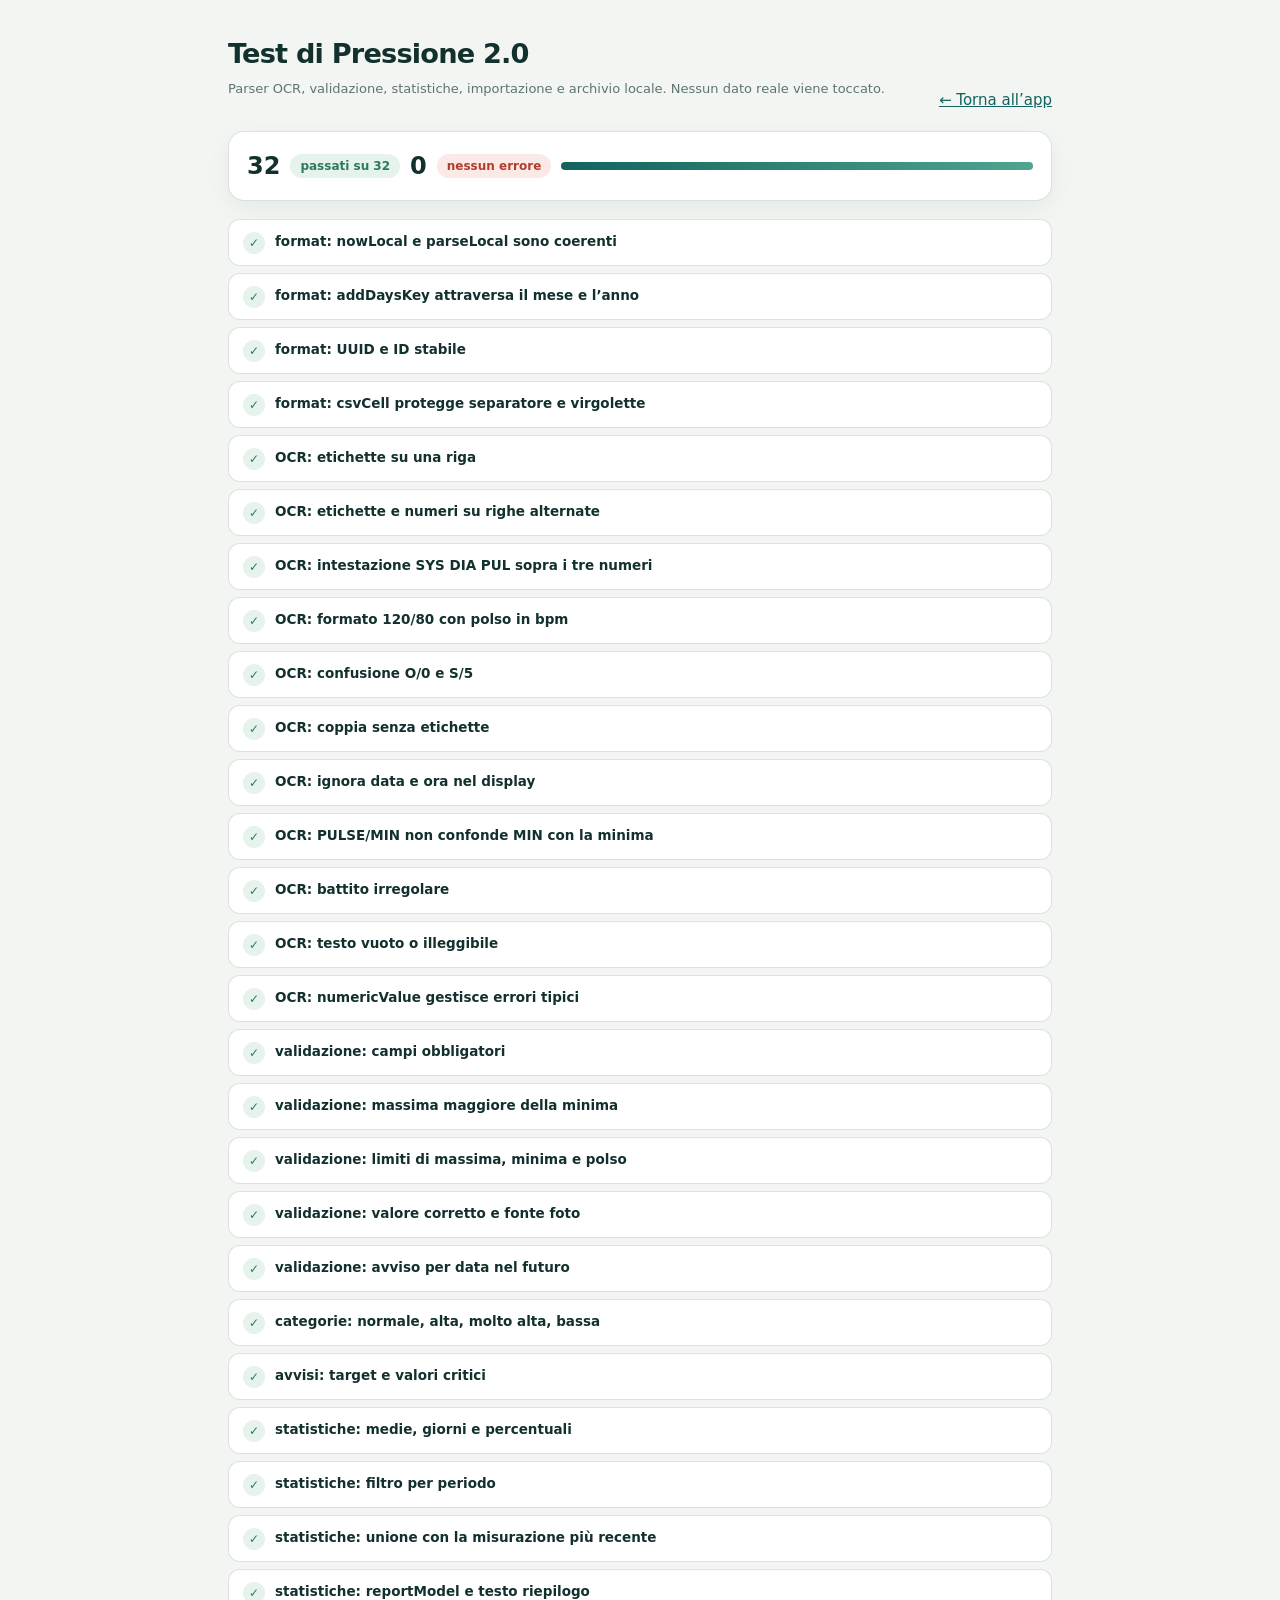
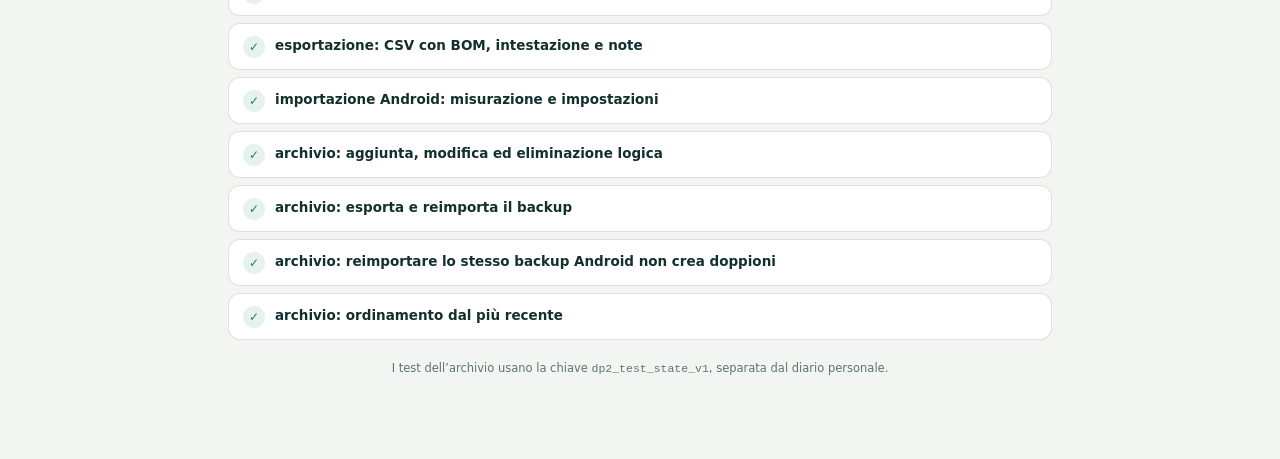
==== test.html @ 57c17edc "Pressione 2.0: diario pressorio PWA con OCR, report e sync Supabase" ====
<!DOCTYPE html>
<html lang="it">
<head>
  <meta charset="utf-8">
  <meta name="viewport" content="width=device-width, initial-scale=1">
  <meta name="theme-color" content="#12635d">
  <title>Test · Pressione 2.0</title>
  <style>
    :root {
      --bg: #f2f5f1; --surface: #fff; --ink: #12302e; --muted: #5e7472;
      --line: rgba(18, 48, 46, 0.14); --primary: #12635d; --green: #2c7a5b;
      --red: #b23b2c; --amber: #a96a16;
      font-family: "Segoe UI", system-ui, -apple-system, sans-serif;
    }
    * { box-sizing: border-box; }
    body { margin: 0; background: var(--bg); color: var(--ink); font-size: 15px; line-height: 1.5; }
    .wrap { max-width: 860px; margin: 0 auto; padding: 34px 18px 70px; }
    header { display: flex; align-items: flex-end; justify-content: space-between; gap: 16px; flex-wrap: wrap; margin-bottom: 20px; }
    h1 { margin: 0; font-size: 1.7rem; letter-spacing: -0.03em; }
    .sub { color: var(--muted); font-size: 13px; margin-top: 4px; }
    a { color: var(--primary); }
    .summary { display: flex; gap: 10px; align-items: center; flex-wrap: wrap; padding: 16px 18px; border-radius: 16px; background: var(--surface); border: 1px solid var(--line); margin-bottom: 18px; box-shadow: 0 8px 24px rgba(12,42,39,.05); }
    .summary b { font-size: 1.5rem; }
    .pill { display: inline-flex; align-items: center; padding: 3px 10px; border-radius: 999px; font-size: 12px; font-weight: 700; }
    .pill-ok { background: #e6f2ec; color: var(--green); }
    .pill-fail { background: #fbe9e6; color: var(--red); }
    .bar { height: 8px; flex: 1 1 180px; border-radius: 999px; background: #e4ebe5; overflow: hidden; }
    .bar span { display: block; height: 100%; background: linear-gradient(90deg, var(--primary), #4fa58f); }
    .result { display: flex; align-items: flex-start; gap: 10px; padding: 11px 14px; border-radius: 12px; background: var(--surface); border: 1px solid var(--line); margin-bottom: 7px; }
    .mark { width: 22px; height: 22px; flex: 0 0 auto; border-radius: 50%; display: grid; place-items: center; font-size: 12px; font-weight: 800; margin-top: 1px; }
    .ok .mark { background: #e6f2ec; color: var(--green); }
    .ko .mark { background: #fbe9e6; color: var(--red); }
    .result b { font-size: 13.5px; font-weight: 650; display: block; }
    .result pre { margin: 5px 0 0; padding: 8px; border-radius: 8px; background: #fbe9e6; color: #8d2c20; font-size: 11.5px; white-space: pre-wrap; }
    .empty { color: var(--muted); }
    .note { margin-top: 20px; font-size: 11.5px; color: var(--muted); text-align: center; }
    @media (max-width: 520px) { header { flex-direction: column; align-items: flex-start; } }
  </style>
</head>
<body>
  <div class="wrap">
    <header>
      <div>
        <h1>Test di Pressione 2.0</h1>
        <p class="sub">Parser OCR, validazione, statistiche, importazione e archivio locale. Nessun dato reale viene toccato.</p>
      </div>
      <a href="index.html">← Torna all’app</a>
    </header>
    <div class="summary" id="summary">
      <b id="pass-count">0</b><span class="pill pill-ok" id="pass-pill">passati</span>
      <b id="fail-count">0</b><span class="pill pill-fail" id="fail-pill">falliti</span>
      <div class="bar"><span id="bar" style="width:0%"></span></div>
    </div>
    <div id="results"><p class="empty">Esecuzione dei test…</p></div>
    <p class="note">I test dell’archivio usano la chiave <code>dp2_test_state_v1</code>, separata dal diario personale.</p>
  </div>

  <script src="js/config.js"></script>
  <script>
    // Isola completamente i test dal diario reale.
    DP.CONFIG.storageKey = 'dp2_test_state_v1';
    DP.CONFIG.cloudConfigKey = 'dp2_test_cloud_config';
    try { localStorage.removeItem('dp2_test_state_v1'); } catch (e) { /* ignore */ }
  </script>
  <script src="js/format.js"></script>
  <script src="js/ocr-parse.js"></script>
  <script src="js/stats.js"></script>
  <script src="js/store.js"></script>
  <script>
  (function () {
    const tests = [];
    const results = [];
    const esc = DP.Fmt.escapeHtml;

    function test(name, fn) { tests.push({ name: name, fn: fn }); }

    function fail(message) { throw new Error(message || 'Test fallito'); }
    function ok(cond, message) { if (!cond) fail(message || 'Condizione falsa'); }
    function eq(actual, expected, label) {
      if (!Object.is(actual, expected)) {
        fail((label ? label + ': ' : '') + 'atteso ' + JSON.stringify(expected) +
          ', ottenuto ' + JSON.stringify(actual));
      }
    }
    function includes(text, part, label) {
      if (String(text || '').indexOf(part) < 0) {
        fail((label ? label + ': ' : '') + 'manca «' + part + '» in ' + JSON.stringify(String(text).slice(0, 160)));
      }
    }
    function pad2(n) { return String(n).padStart(2, '0'); }
    function todayAt(h, m) {
      return DP.Fmt.todayKey() + 'T' + pad2(h) + ':' + pad2(m);
    }
    function uuid() { return DP.Fmt.uid(); }

    // ---------- formato ----------
    test('format: nowLocal e parseLocal sono coerenti', function () {
      const at = DP.Fmt.nowLocal();
      eq(DP.Fmt.nowLocal(DP.Fmt.parseLocal(at)), at);
      eq(DP.Fmt.dateKey(at), at.slice(0, 10));
    });

    test('format: addDaysKey attraversa il mese e l’anno', function () {
      eq(DP.Fmt.addDaysKey('2026-11-30', 1), '2026-12-01');
      eq(DP.Fmt.addDaysKey('2026-12-31', 1), '2027-01-01');
      eq(DP.Fmt.addDaysKey('2026-03-01', -1), '2026-02-28');
      eq(DP.Fmt.daysBetweenKeys('2026-11-01', '2026-11-18'), 17);
    });

    test('format: UUID e ID stabile', function () {
      const a = DP.Fmt.stableId('stesso-backup|120|80');
      const b = DP.Fmt.stableId('stesso-backup|120|80');
      const c = DP.Fmt.stableId('altro-backup|120|80');
      ok(DP.Fmt.isUuid(DP.Fmt.uid()), 'uid() deve essere un UUID');
      ok(DP.Fmt.isUuid(a), 'stableId() deve avere formato UUID');
      eq(a, b, 'lo stesso seme deve dare lo stesso ID');
      ok(a !== c, 'semi diversi devono dare ID diversi');
    });

    test('format: csvCell protegge separatore e virgolette', function () {
      eq(DP.Fmt.csvCell('normale'), 'normale');
      eq(DP.Fmt.csvCell('a;b'), '"a;b"');
      eq(DP.Fmt.csvCell('a"b'), '"a""b"');
    });

    // ---------- parser OCR ----------
    test('OCR: etichette su una riga', function () {
      const p = DP.OCRParser.parse('SYS 120 DIA 80 PUL 72');
      eq(p.sys, 120, 'massima');
      eq(p.dia, 80, 'minima');
      eq(p.pulse, 72, 'polso');
      eq(p.confidence, 'high', 'confidenza');
    });

    test('OCR: etichette e numeri su righe alternate', function () {
      const p = DP.OCRParser.parse('SYS\n120\nDIA\n80\nPUL\n72');
      eq(p.sys, 120, 'massima');
      eq(p.dia, 80, 'minima');
      eq(p.pulse, 72, 'polso');
    });

    test('OCR: intestazione SYS DIA PUL sopra i tre numeri', function () {
      const p = DP.OCRParser.parse('SYS DIA PUL\n120\n80\n72');
      eq(p.sys, 120, 'massima');
      eq(p.dia, 80, 'minima');
      eq(p.pulse, 72, 'polso');
    });

    test('OCR: formato 120/80 con polso in bpm', function () {
      const p = DP.OCRParser.parse('120/80 72 bpm');
      eq(p.sys, 120, 'massima');
      eq(p.dia, 80, 'minima');
      eq(p.pulse, 72, 'polso');
      eq(p.confidence, 'high', 'confidenza');
    });

    test('OCR: confusione O/0 e S/5', function () {
      const p = DP.OCRParser.parse('SYS 12O DIA 8O PUL 7S');
      eq(p.sys, 120, 'massima');
      eq(p.dia, 80, 'minima');
      eq(p.pulse, 75, 'polso');
    });

    test('OCR: coppia senza etichette', function () {
      const p = DP.OCRParser.parse('12O 8O');
      eq(p.sys, 120, 'massima');
      eq(p.dia, 80, 'minima');
      ok(p.pulse === null, 'non deve inventare il polso');
    });

    test('OCR: ignora data e ora nel display', function () {
      const p = DP.OCRParser.parse('2026-11-18 08:15 SYS 135 DIA 85 PUL 70');
      eq(p.sys, 135, 'massima');
      eq(p.dia, 85, 'minima');
      eq(p.pulse, 70, 'polso');
    });

    test('OCR: PULSE/MIN non confonde MIN con la minima', function () {
      const p = DP.OCRParser.parse('PULSE/MIN 72');
      eq(p.pulse, 72, 'polso');
      ok(p.dia === null, 'la minima non deve essere 72');
    });

    test('OCR: battito irregolare', function () {
      const p = DP.OCRParser.parse('SYS 120 DIA 80 PUL 72 IHB');
      eq(p.irregular, true);
    });

    test('OCR: testo vuoto o illeggibile', function () {
      const a = DP.OCRParser.parse('');
      eq(a.sys, null); eq(a.dia, null); eq(a.confidence, 'none');
      const b = DP.OCRParser.parse('08:15 18/11/2026');
      eq(b.sys, null); eq(b.dia, null);
    });

    test('OCR: numericValue gestisce errori tipici', function () {
      eq(DP.OCRParser.numericValue('12O'), 120);
      eq(DP.OCRParser.numericValue('8O'), 80);
      eq(DP.OCRParser.numericValue('72'), 72);
      eq(DP.OCRParser.numericValue('12.3'), null);
      eq(DP.OCRParser.numericValue('A1'), null);
    });

    // ---------- validazione ----------
    test('validazione: campi obbligatori', function () {
      const v = DP.Stats.validateReading({ sys: '', dia: '80', pulse: '', at: DP.Fmt.nowLocal() });
      eq(v.ok, false);
      ok(!!v.errors.sys, 'deve segnalare la massima mancante');
    });

    test('validazione: massima maggiore della minima', function () {
      const v = DP.Stats.validateReading({ sys: '80', dia: '90', pulse: '', at: DP.Fmt.nowLocal() });
      eq(v.ok, false);
      ok(!!v.errors.dia, 'deve segnalare l’ordine dei valori');
    });

    test('validazione: limiti di massima, minima e polso', function () {
      ok(!DP.Stats.validateReading({ sys: '20', dia: '10', pulse: '', at: DP.Fmt.nowLocal() }).ok);
      ok(!DP.Stats.validateReading({ sys: '120', dia: '80', pulse: '300', at: DP.Fmt.nowLocal() }).ok);
      ok(!DP.Stats.validateReading({ sys: '120', dia: '80', pulse: '', at: 'non-una-data' }).ok);
    });

    test('validazione: valore corretto e fonte foto', function () {
      const v = DP.Stats.validateReading({
        sys: '120', dia: '80', pulse: '72', at: DP.Fmt.nowLocal(),
        source: 'photo', note: '  prova  ', arm: 'sx', posture: 'seduto', irregular: true
      });
      eq(v.ok, true);
      eq(v.value.sys, 120);
      eq(v.value.dia, 80);
      eq(v.value.pulse, 72);
      eq(v.value.source, 'photo');
      eq(v.value.note, 'prova');
      eq(v.value.arm, 'sx');
      eq(v.value.irregular, true);
    });

    test('validazione: avviso per data nel futuro', function () {
      const future = DP.Fmt.nowLocal(new Date(Date.now() + 2 * 86400000));
      const v = DP.Stats.validateReading({ sys: '120', dia: '80', at: future });
      eq(v.ok, true);
      ok(v.warnings.some(function (w) { return /futuro/i.test(w); }), 'deve avvisare sulla data futura');
    });

    // ---------- categorie e statistiche ----------
    const target = { sys: 135, dia: 85 };
    const limits = { sysLow: 90, diaLow: 60, pulseLow: 50, pulseHigh: 100 };

    test('categorie: normale, alta, molto alta, bassa', function () {
      eq(DP.Stats.category({ sys: 120, dia: 75 }, target, limits).key, 'normal');
      eq(DP.Stats.category({ sys: 140, dia: 80 }, target, limits).key, 'high');
      eq(DP.Stats.category({ sys: 185, dia: 125 }, target, limits).key, 'critical');
      eq(DP.Stats.category({ sys: 85, dia: 70 }, target, limits).key, 'low');
    });

    test('avvisi: target e valori critici', function () {
      const high = DP.Stats.warnings({ sys: 150, dia: 80, pulse: 70 }, target, limits);
      ok(high.length >= 1 && high[0].tone === 'high', 'deve avvisare sul target');
      includes(high[0].text, '135', 'target massima nel testo');
      const critical = DP.Stats.warnings({ sys: 185, dia: 125, pulse: 90 }, target, limits);
      eq(critical[0].tone, 'critical');
      const pulse = DP.Stats.warnings({ sys: 120, dia: 75, pulse: 120 }, target, limits);
      ok(pulse.some(function (w) { return w.tone === 'pulse'; }), 'deve avvisare sul polso alto');
    });

    test('statistiche: medie, giorni e percentuali', function () {
      const list = [
        { id: uuid(), at: todayAt(8, 0), sys: 120, dia: 80, pulse: 70 },
        { id: uuid(), at: todayAt(20, 0), sys: 150, dia: 90, pulse: 80 }
      ];
      const s = DP.Stats.summarize(list, target, limits);
      eq(s.count, 2);
      eq(s.days, 1);
      eq(s.avg.sys, 135);
      eq(s.avg.dia, 85);
      eq(s.avg.pulse, 75);
      eq(s.normal, 1);
      eq(s.high, 1);
      eq(s.above, 1);
      eq(s.percentNormal, 50);
      eq(s.morning.count, 1);
      eq(s.evening.count, 1);
    });

    test('statistiche: filtro per periodo', function () {
      const list = [
        { id: uuid(), at: DP.Fmt.addDaysKey(DP.Fmt.todayKey(), -40) + 'T08:00', sys: 130, dia: 80, pulse: 70 },
        { id: uuid(), at: todayAt(8, 0), sys: 120, dia: 78, pulse: 68 }
      ];
      eq(DP.Stats.filterPeriod(list, { days: 30 }).length, 1);
      eq(DP.Stats.filterPeriod(list, { days: 0 }).length, 2);
    });

    test('statistiche: unione con la misurazione più recente', function () {
      const base = {
        id: uuid(), at: '2026-11-01T08:00', sys: 120, dia: 80, pulse: 70,
        createdAt: '2026-11-01T07:00:00.000Z', updatedAt: '2026-11-01T07:00:00.000Z'
      };
      const newer = Object.assign({}, base, { sys: 130, updatedAt: '2026-11-02T07:00:00.000Z' });
      const older = Object.assign({}, base, { sys: 110, updatedAt: '2026-10-01T07:00:00.000Z' });
      eq(DP.Stats.mergeReadings([base], [newer])[0].sys, 130);
      eq(DP.Stats.mergeReadings([base], [older])[0].sys, 120);
    });

    test('statistiche: reportModel e testo riepilogo', function () {
      const list = [
        { id: uuid(), at: DP.Fmt.todayKey() + 'T08:00', sys: 120, dia: 80, pulse: 70 },
        { id: uuid(), at: DP.Fmt.todayKey() + 'T20:00', sys: 150, dia: 90, pulse: 80 }
      ];
      const m = DP.Stats.reportModel(list, {
        period: { days: 7 }, target: target, limits: limits, name: 'Mario Rossi'
      });
      eq(m.summary.count, 2);
      eq(m.name, 'Mario Rossi');
      includes(m.periodLabel, '7');
      const text = DP.Stats.summaryText(m);
      includes(text, 'Mario Rossi');
      includes(text, 'Media: 135/85');
    });

    test('esportazione: CSV con BOM, intestazione e note', function () {
      const csv = DP.Stats.csv([
        { id: uuid(), at: '2026-11-18T08:00', sys: 120, dia: 80, pulse: 70, note: 'prova; nota' }
      ]);
      eq(csv.charCodeAt(0), 0xFEFF);
      includes(csv, 'Data;Ora;Massima (mmHg);Minima (mmHg)');
      includes(csv, '120;80;70');
      includes(csv, '"prova; nota"');
    });

    test('importazione Android: misurazione e impostazioni', function () {
      const conv = DP.Stats.fromAndroidBackup({
        misurazioni: [{
          id: 42, timestamp: '2026-11-17T07:30:00.000Z',
          systolic: 130, diastolic: 85, pulse: 68
        }],
        impostazioni: { sysHigh: 140, diaHigh: 90, sysLow: 95, diaLow: 65, pulseLow: 50, pulseHigh: 100 }
      });
      eq(conv.readings.length, 1);
      eq(conv.readings[0].sys, 130);
      eq(conv.readings[0].dia, 85);
      eq(conv.profile.target.sys, 140);
      eq(conv.profile.limits.diaLow, 65);
    });

    // ---------- archivio locale ----------
    test('archivio: aggiunta, modifica ed eliminazione logica', function () {
      DP.Store.clearAll({ keepProfile: false });
      const r = DP.Store.addReading({
        at: '2026-11-18T08:00', sys: 120, dia: 80, pulse: 70, source: 'manual'
      });
      eq(DP.Store.readings().length, 1);
      DP.Store.updateReading(r.id, { sys: 125, note: 'corretta' });
      eq(DP.Store.getReading(r.id).sys, 125);
      eq(DP.Store.getReading(r.id).note, 'corretta');
      DP.Store.deleteReading(r.id);
      eq(DP.Store.readings().length, 0, 'le attive non includono le cancellate');
      eq(DP.Store.allReadings().length, 1, 'la tombstone resta per il sync');
      eq(DP.Store.allReadings()[0].deleted, true);
    });

    test('archivio: esporta e reimporta il backup', function () {
      DP.Store.clearAll({ keepProfile: false });
      DP.Store.setOnboarded('Mario Rossi');
      DP.Store.addReading({ at: '2026-11-18T08:00', sys: 120, dia: 80, pulse: 70 });
      const backup = DP.Store.exportBackup();
      eq(backup.readings.length, 1);
      DP.Store.clearAll({ keepProfile: false });
      const res = DP.Store.importBackup(backup);
      eq(res.ok, true);
      eq(DP.Store.readings().length, 1);
      eq(DP.Store.profile().name, 'Mario Rossi');
    });

    test('archivio: reimportare lo stesso backup Android non crea doppioni', function () {
      DP.Store.clearAll({ keepProfile: false });
      const android = {
        misurazioni: [{
          id: 42, timestamp: '2026-11-17T07:30:00.000Z',
          systolic: 130, diastolic: 85, pulse: 68
        }],
        impostazioni: { sysHigh: 140, diaHigh: 90 }
      };
      const first = DP.Store.importBackup(android);
      eq(first.ok, true);
      eq(DP.Store.readings().length, 1);
      const second = DP.Store.importBackup(android);
      eq(second.ok, true);
      eq(second.added, 0);
      eq(DP.Store.readings().length, 1);
    });

    test('archivio: ordinamento dal più recente', function () {
      DP.Store.clearAll({ keepProfile: false });
      DP.Store.addReading({ at: '2026-11-18T08:00', sys: 120, dia: 80, pulse: 70 });
      DP.Store.addReading({ at: '2026-11-18T20:00', sys: 130, dia: 85, pulse: 72 });
      eq(DP.Store.readings()[0].at, '2026-11-18T20:00');
      eq(DP.Store.readings()[1].at, '2026-11-18T08:00');
    });

    // ---------- esecuzione ----------
    function run() {
      tests.forEach(function (t) {
        try {
          t.fn();
          results.push({ name: t.name, ok: true });
        } catch (e) {
          results.push({ name: t.name, ok: false, error: e && e.message ? e.message : String(e) });
        }
      });
      // Non lasciare dati di prova nel browser.
      try { DP.Store.clearAll({ keepProfile: false }); } catch (e) { /* ignore */ }
      try { localStorage.removeItem('dp2_test_state_v1'); } catch (e) { /* ignore */ }

      const passed = results.filter(function (r) { return r.ok; }).length;
      const failed = results.length - passed;
      document.getElementById('pass-count').textContent = passed;
      document.getElementById('fail-count').textContent = failed;
      document.getElementById('bar').style.width = Math.round((passed / results.length) * 100) + '%';
      document.getElementById('pass-pill').textContent = 'passati su ' + results.length;
      document.getElementById('fail-pill').textContent = failed ? 'falliti' : 'nessun errore';

      const root = document.getElementById('results');
      root.innerHTML = results.map(function (r) {
        return '<div class="result ' + (r.ok ? 'ok' : 'ko') + '">' +
          '<span class="mark">' + (r.ok ? '✓' : '!') + '</span>' +
          '<div><b>' + esc(r.name) + '</b>' +
          (r.ok ? '' : '<pre>' + esc(r.error) + '</pre>') +
          '</div></div>';
      }).join('');

      if (failed) {
        document.title = '⚠ ' + failed + ' test falliti · Pressione 2.0';
      } else {
        document.title = '✓ Tutti i test passati · Pressione 2.0';
      }
    }

    run();
  })();
  </script>
</body>
</html>
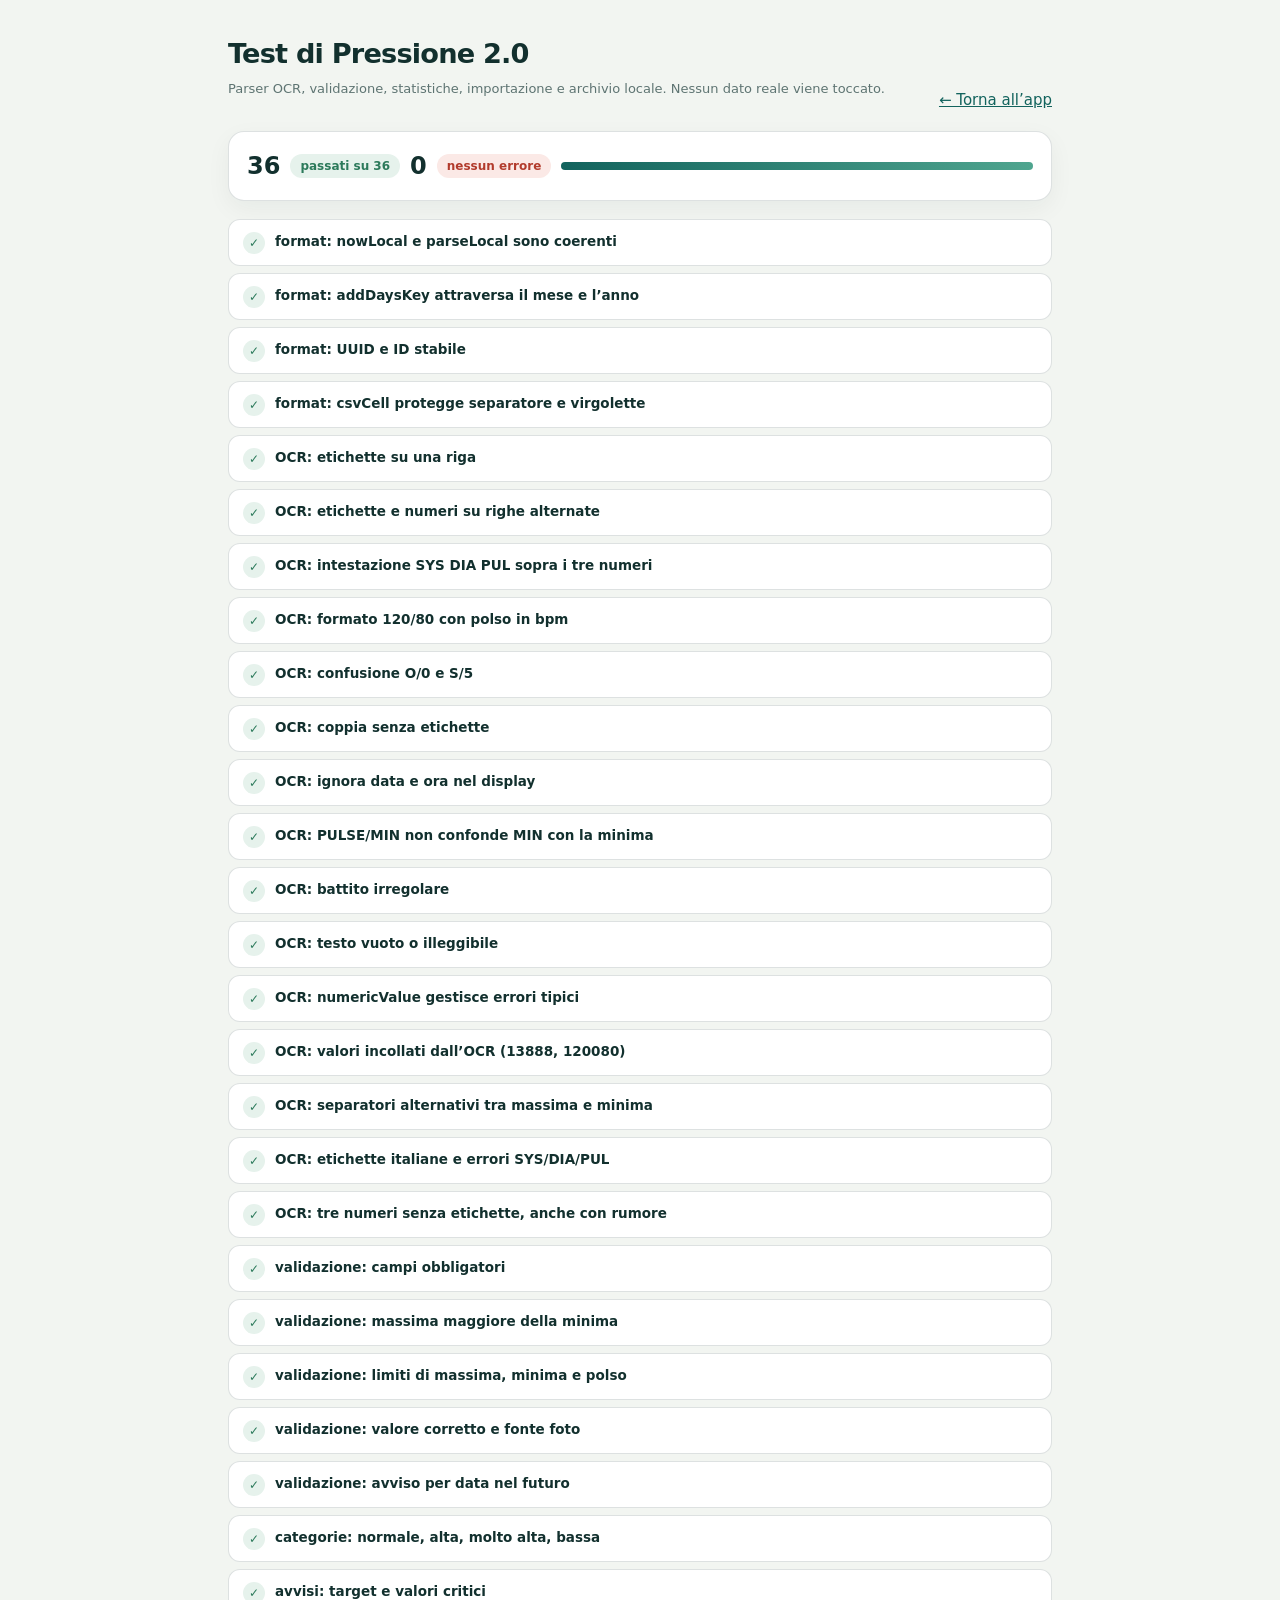
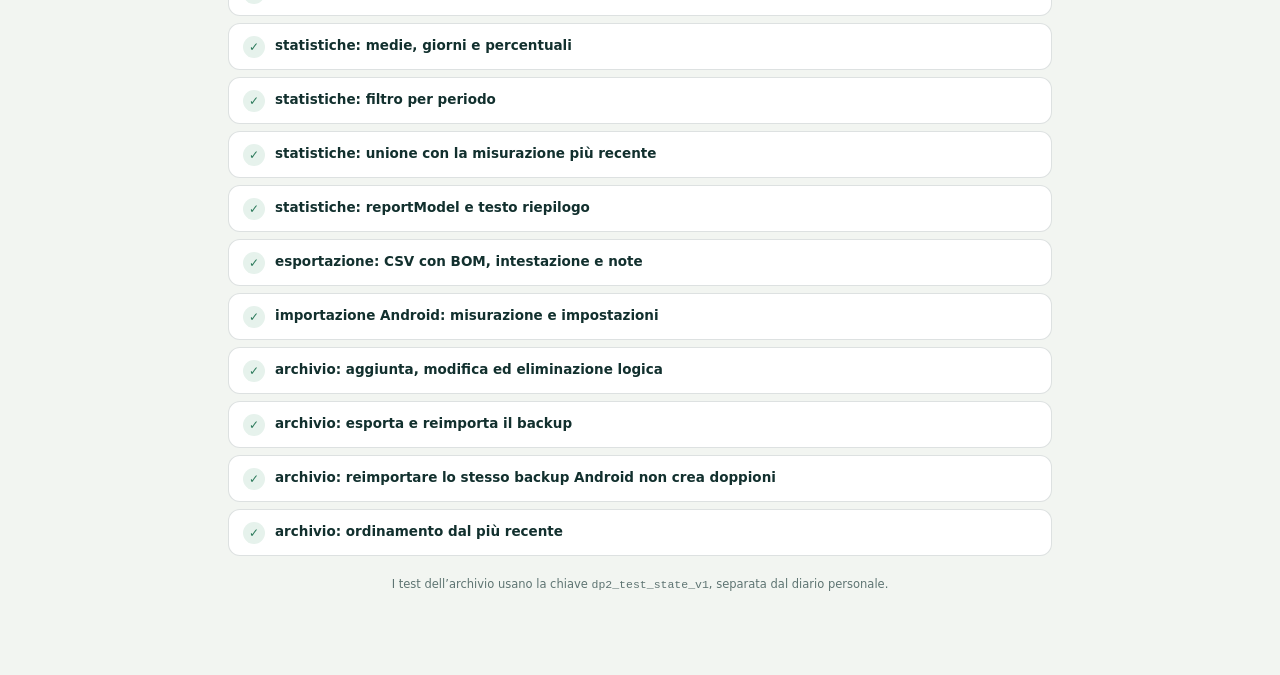
==== commit d77c9576: "Migliora la lettura dalla foto del misuratore Più passaggi sulla stessa foto (etichette, numeri, fot" ====
--- a/test.html
+++ b/test.html
@@ -59,7 +59,7 @@
   <script>
     // Isola completamente i test dal diario reale.
     DP.CONFIG.storageKey = 'dp2_test_state_v1';
-    DP.CONFIG.cloudConfigKey = 'dp2_test_cloud_config';
+    DP.CONFIG.githubConfigKey = 'dp2_test_github_config';
     try { localStorage.removeItem('dp2_test_state_v1'); } catch (e) { /* ignore */ }
   </script>
   <script src="js/format.js"></script>
@@ -201,6 +201,48 @@
       eq(DP.OCRParser.numericValue('A1'), null);
     });
 
+    test('OCR: valori incollati dall’OCR (13888, 120080)', function () {
+      const a = DP.OCRParser.parse('13888 76');
+      eq(a.sys, 138, 'massima da 5 cifre');
+      eq(a.dia, 88, 'minima da 5 cifre');
+      eq(a.pulse, 76, 'polso');
+      const b = DP.OCRParser.parse('120080');
+      eq(b.sys, 120, 'massima da 6 cifre');
+      eq(b.dia, 80, 'minima da 6 cifre');
+    });
+
+    test('OCR: separatori alternativi tra massima e minima', function () {
+      const a = DP.OCRParser.parse('SYS 138 - DIA 88');
+      eq(a.sys, 138, 'massima');
+      eq(a.dia, 88, 'minima');
+      const b = DP.OCRParser.parse('135.85 70');
+      eq(b.sys, 135, 'massima con punto');
+      eq(b.dia, 85, 'minima con punto');
+      eq(b.pulse, 70, 'polso');
+    });
+
+    test('OCR: etichette italiane e errori SYS/DIA/PUL', function () {
+      const a = DP.OCRParser.parse('MASSIMA 140 MINIMA 90');
+      eq(a.sys, 140, 'massima');
+      eq(a.dia, 90, 'minima');
+      const b = DP.OCRParser.parse('SVS 1O8 D1A 88 PU1 7S');
+      eq(b.sys, 108, 'massima con SVS');
+      eq(b.dia, 88, 'minima con D1A');
+      eq(b.pulse, 75, 'polso con PU1');
+    });
+
+    test('OCR: tre numeri senza etichette, anche con rumore', function () {
+      const a = DP.OCRParser.parse('120\n80\n72');
+      eq(a.sys, 120, 'massima');
+      eq(a.dia, 80, 'minima');
+      eq(a.pulse, 72, 'polso');
+      const b = DP.OCRParser.parse('137 86 74 118');
+      eq(b.sys, 137, 'massima');
+      eq(b.dia, 86, 'minima');
+      eq(b.pulse, 74, 'polso: non deve prendere 118');
+      ok(b.pulse !== b.sys && b.pulse !== b.dia, 'il polso non deve coincidere con massima o minima');
+    });
+
     // ---------- validazione ----------
     test('validazione: campi obbligatori', function () {
       const v = DP.Stats.validateReading({ sys: '', dia: '80', pulse: '', at: DP.Fmt.nowLocal() });
